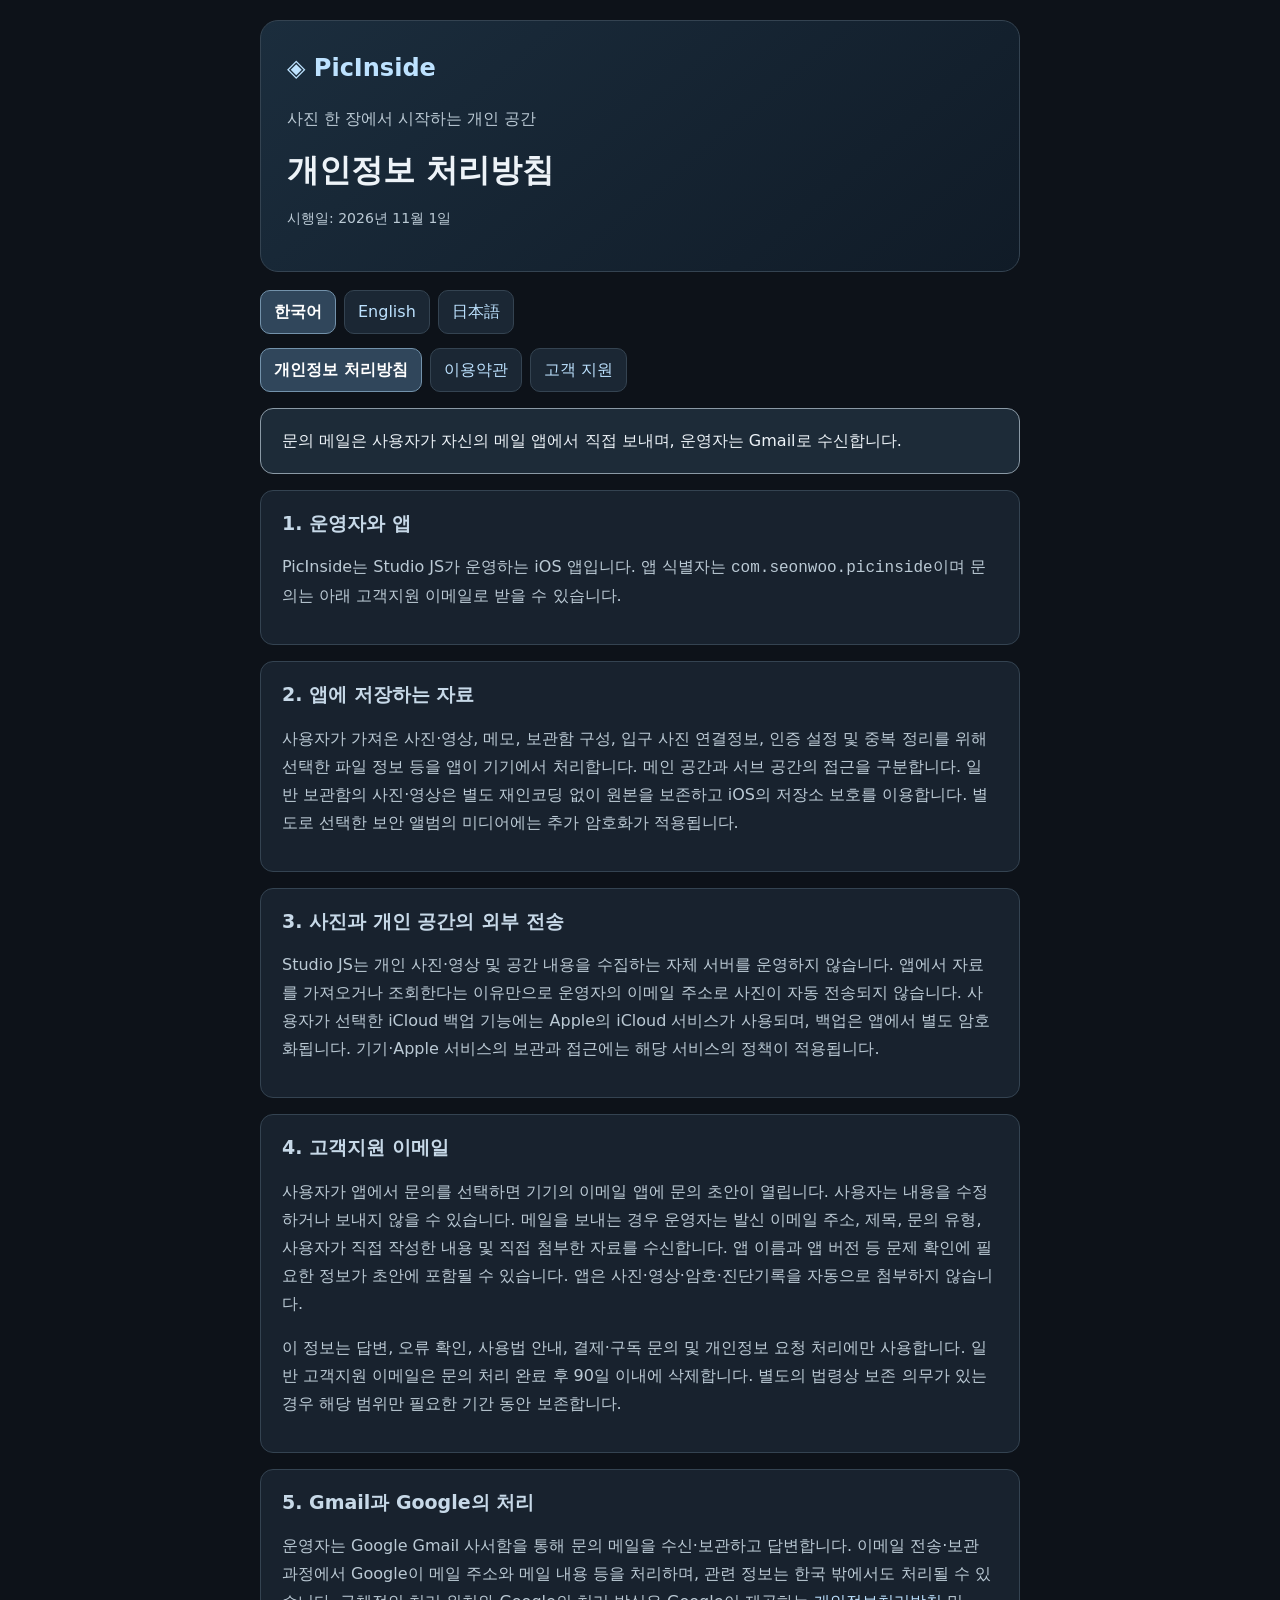
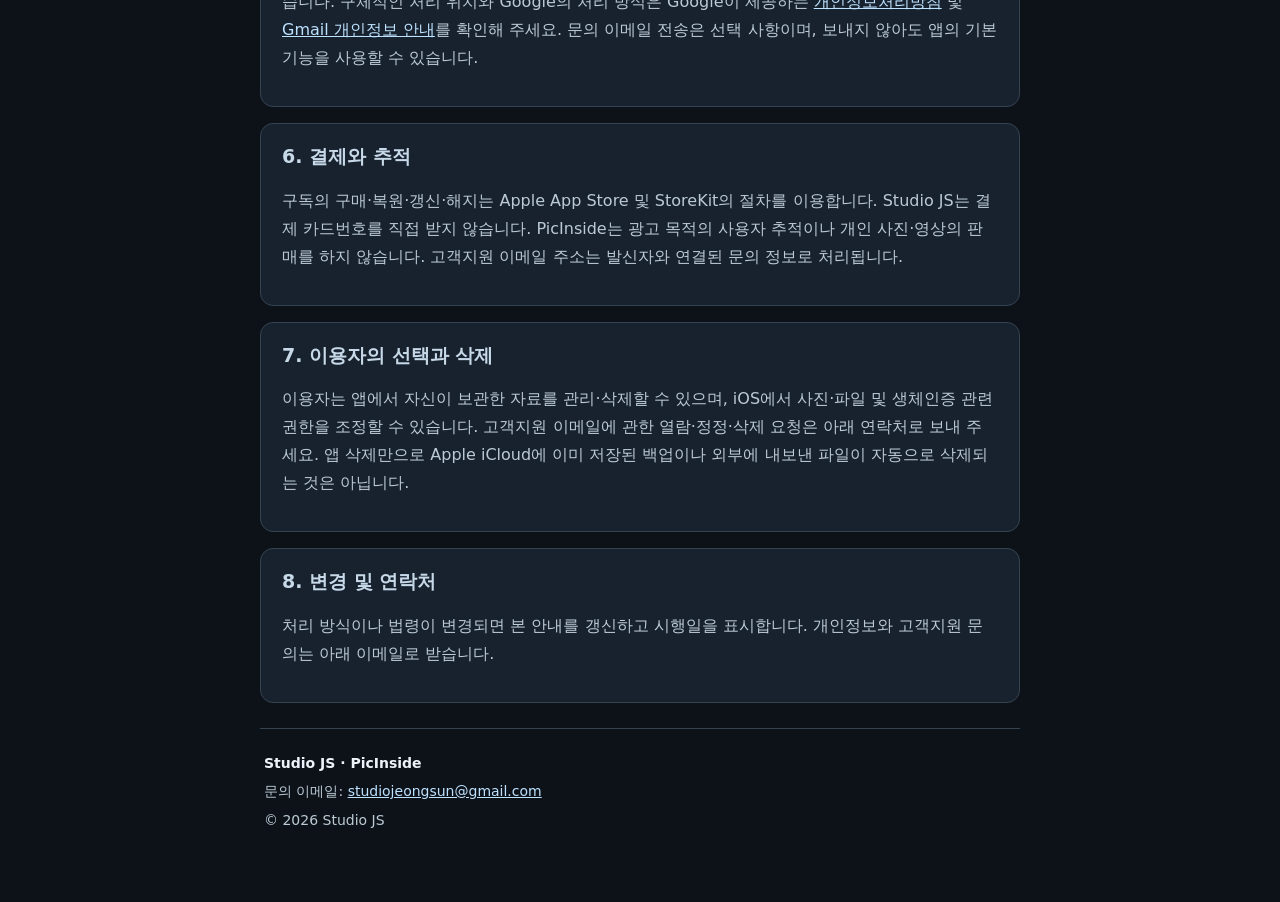
==== ko/privacy.html @ 8f080fc9 "Publish PicInside ko/privacy.html public policy page" ====
<!doctype html><html lang="ko"><head><meta charset="utf-8"><meta name="viewport" content="width=device-width,initial-scale=1"><meta name="theme-color" content="#151b24"><title>PicInside — 개인정보 처리방침</title><meta name="description" content="PicInside 개인정보 처리방침"><link rel="stylesheet" href="../styles.css"></head><body><main class="container"><header class="hero"><a class="brand" href="../index.html">◈ PicInside</a><p>사진 한 장에서 시작하는 개인 공간</p><h1>개인정보 처리방침</h1><p class="date">시행일: 2026년 11월 1일</p></header><nav class="languages" aria-label="다른 언어"><a href="../ko/privacy.html" lang="ko" aria-current="page">한국어</a><a href="../en/privacy.html" lang="en" >English</a><a href="../ja/privacy.html" lang="ja" >日本語</a></nav><nav class="sections"><a href="../ko/privacy.html" aria-current="page">개인정보 처리방침</a><a href="../ko/terms.html" >이용약관</a><a href="../ko/support.html" >고객 지원</a></nav><aside class="notice">문의 메일은 사용자가 자신의 메일 앱에서 직접 보내며, 운영자는 Gmail로 수신합니다.</aside><section><h2>1. 운영자와 앱</h2><p>PicInside는 Studio JS가 운영하는 iOS 앱입니다. 앱 식별자는 <code>com.seonwoo.picinside</code>이며 문의는 아래 고객지원 이메일로 받을 수 있습니다.</p></section>
<section><h2>2. 앱에 저장하는 자료</h2><p>사용자가 가져온 사진·영상, 메모, 보관함 구성, 입구 사진 연결정보, 인증 설정 및 중복 정리를 위해 선택한 파일 정보 등을 앱이 기기에서 처리합니다. 메인 공간과 서브 공간의 접근을 구분합니다. 일반 보관함의 사진·영상은 별도 재인코딩 없이 원본을 보존하고 iOS의 저장소 보호를 이용합니다. 별도로 선택한 보안 앨범의 미디어에는 추가 암호화가 적용됩니다.</p></section>
<section><h2>3. 사진과 개인 공간의 외부 전송</h2><p>Studio JS는 개인 사진·영상 및 공간 내용을 수집하는 자체 서버를 운영하지 않습니다. 앱에서 자료를 가져오거나 조회한다는 이유만으로 운영자의 이메일 주소로 사진이 자동 전송되지 않습니다. 사용자가 선택한 iCloud 백업 기능에는 Apple의 iCloud 서비스가 사용되며, 백업은 앱에서 별도 암호화됩니다. 기기·Apple 서비스의 보관과 접근에는 해당 서비스의 정책이 적용됩니다.</p></section>
<section><h2>4. 고객지원 이메일</h2><p>사용자가 앱에서 문의를 선택하면 기기의 이메일 앱에 문의 초안이 열립니다. 사용자는 내용을 수정하거나 보내지 않을 수 있습니다. 메일을 보내는 경우 운영자는 발신 이메일 주소, 제목, 문의 유형, 사용자가 직접 작성한 내용 및 직접 첨부한 자료를 수신합니다. 앱 이름과 앱 버전 등 문제 확인에 필요한 정보가 초안에 포함될 수 있습니다. 앱은 사진·영상·암호·진단기록을 자동으로 첨부하지 않습니다.</p><p>이 정보는 답변, 오류 확인, 사용법 안내, 결제·구독 문의 및 개인정보 요청 처리에만 사용합니다. 일반 고객지원 이메일은 문의 처리 완료 후 90일 이내에 삭제합니다. 별도의 법령상 보존 의무가 있는 경우 해당 범위만 필요한 기간 동안 보존합니다.</p></section>
<section><h2>5. Gmail과 Google의 처리</h2><p>운영자는 Google Gmail 사서함을 통해 문의 메일을 수신·보관하고 답변합니다. 이메일 전송·보관 과정에서 Google이 메일 주소와 메일 내용 등을 처리하며, 관련 정보는 한국 밖에서도 처리될 수 있습니다. 구체적인 처리 위치와 Google의 처리 방식은 Google이 제공하는 <a href='https://policies.google.com/privacy' rel='noopener noreferrer'>개인정보처리방침</a> 및 <a href='https://support.google.com/mail/answer/10434152' rel='noopener noreferrer'>Gmail 개인정보 안내</a>를 확인해 주세요. 문의 이메일 전송은 선택 사항이며, 보내지 않아도 앱의 기본 기능을 사용할 수 있습니다.</p></section>
<section><h2>6. 결제와 추적</h2><p>구독의 구매·복원·갱신·해지는 Apple App Store 및 StoreKit의 절차를 이용합니다. Studio JS는 결제 카드번호를 직접 받지 않습니다. PicInside는 광고 목적의 사용자 추적이나 개인 사진·영상의 판매를 하지 않습니다. 고객지원 이메일 주소는 발신자와 연결된 문의 정보로 처리됩니다.</p></section>
<section><h2>7. 이용자의 선택과 삭제</h2><p>이용자는 앱에서 자신이 보관한 자료를 관리·삭제할 수 있으며, iOS에서 사진·파일 및 생체인증 관련 권한을 조정할 수 있습니다. 고객지원 이메일에 관한 열람·정정·삭제 요청은 아래 연락처로 보내 주세요. 앱 삭제만으로 Apple iCloud에 이미 저장된 백업이나 외부에 내보낸 파일이 자동으로 삭제되는 것은 아닙니다.</p></section>
<section><h2>8. 변경 및 연락처</h2><p>처리 방식이나 법령이 변경되면 본 안내를 갱신하고 시행일을 표시합니다. 개인정보와 고객지원 문의는 아래 이메일로 받습니다.</p></section><footer><strong>Studio JS · PicInside</strong><p>문의 이메일: <a href="mailto:studiojeongsun@gmail.com">studiojeongsun@gmail.com</a></p><p>© 2026 Studio JS</p></footer></main></body></html>
---- styles.css ----
:root{color-scheme:dark;--bg:#0d1219;--panel:#18222e;--line:#344351;--txt:#edf3f8;--muted:#bbcad5;--accent:#c7d9e8}*{box-sizing:border-box}html{scroll-behavior:smooth}body{margin:0;background:var(--bg);color:var(--txt);font:16px/1.75 -apple-system,BlinkMacSystemFont,"Apple SD Gothic Neo","Hiragino Kaku Gothic ProN",system-ui,sans-serif;padding:20px}.container{width:min(100%,760px);margin:0 auto}.hero{background:linear-gradient(140deg,#1b2d3d,#101b27);border:1px solid var(--line);border-radius:18px;padding:26px;margin-bottom:18px}.brand{font-size:24px;font-weight:800;text-decoration:none}h1{font-size:clamp(24px,5vw,32px);line-height:1.35;margin:10px 0}h2{font-size:19px;color:var(--accent);line-height:1.5}p,li{color:var(--muted)}.date{font-size:14px}.languages,.sections,.home-links{display:flex;flex-wrap:wrap;gap:8px;margin:14px 0}.languages a,.sections a,.home-links a{display:inline-flex;align-items:center;min-height:44px;border:1px solid var(--line);border-radius:10px;padding:7px 13px;background:#1b2734;text-decoration:none}.languages [aria-current="page"],.sections [aria-current="page"]{background:#30465b;border-color:#7392ab;color:white;font-weight:700}.notice,section{border:1px solid var(--line);border-radius:13px;padding:18px 21px;margin:16px 0;background:var(--panel)}.notice{border-color:#8b9aa6;background:#1d2b38}section h2{margin-top:0}a{color:#bde2ff;overflow-wrap:anywhere}a:hover{text-decoration:underline}li{margin:5px 0}code{overflow-wrap:anywhere}footer{margin:25px 0;padding:22px 4px;border-top:1px solid var(--line);font-size:14px}footer p{margin:4px 0}@media(max-width:500px){body{padding:12px;font-size:15px}.hero,section{padding:17px}.home-links a{flex-grow:1}h2{font-size:18px}}@media(prefers-reduced-motion:reduce){html{scroll-behavior:auto}}
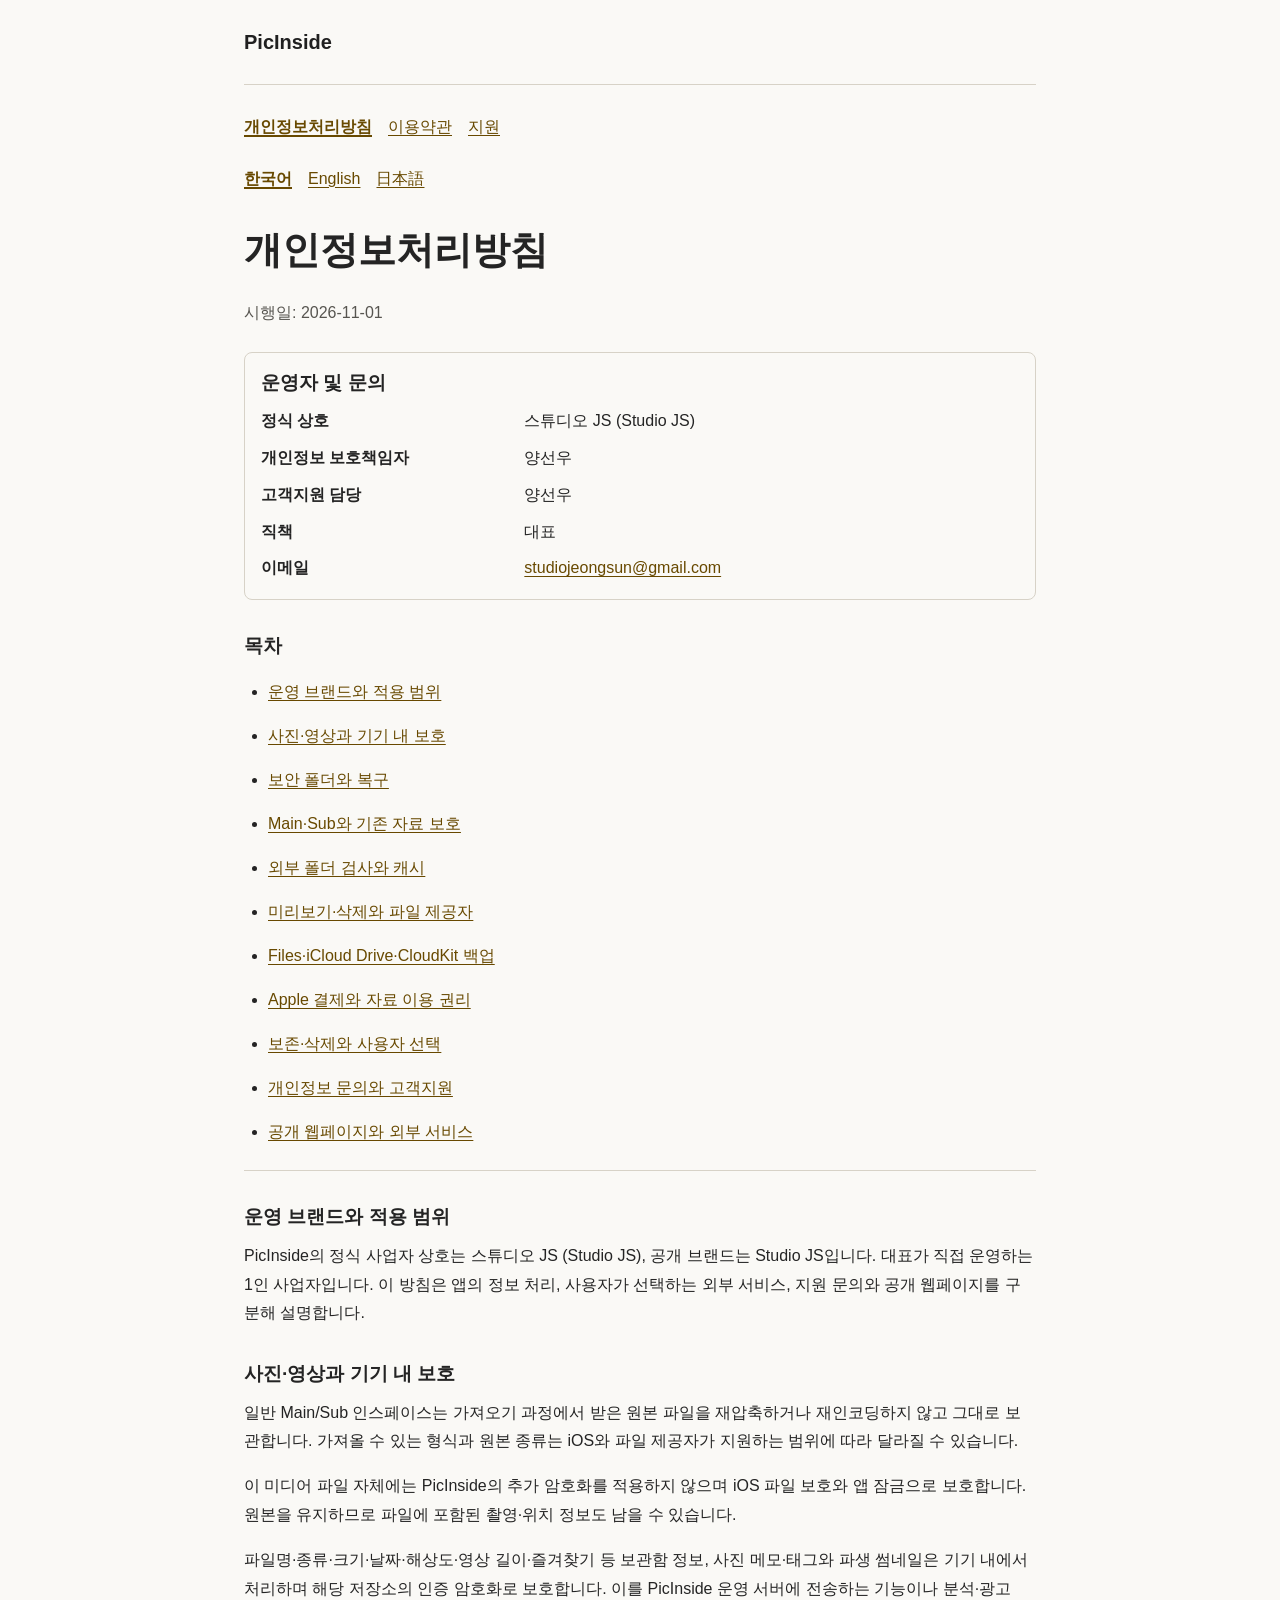
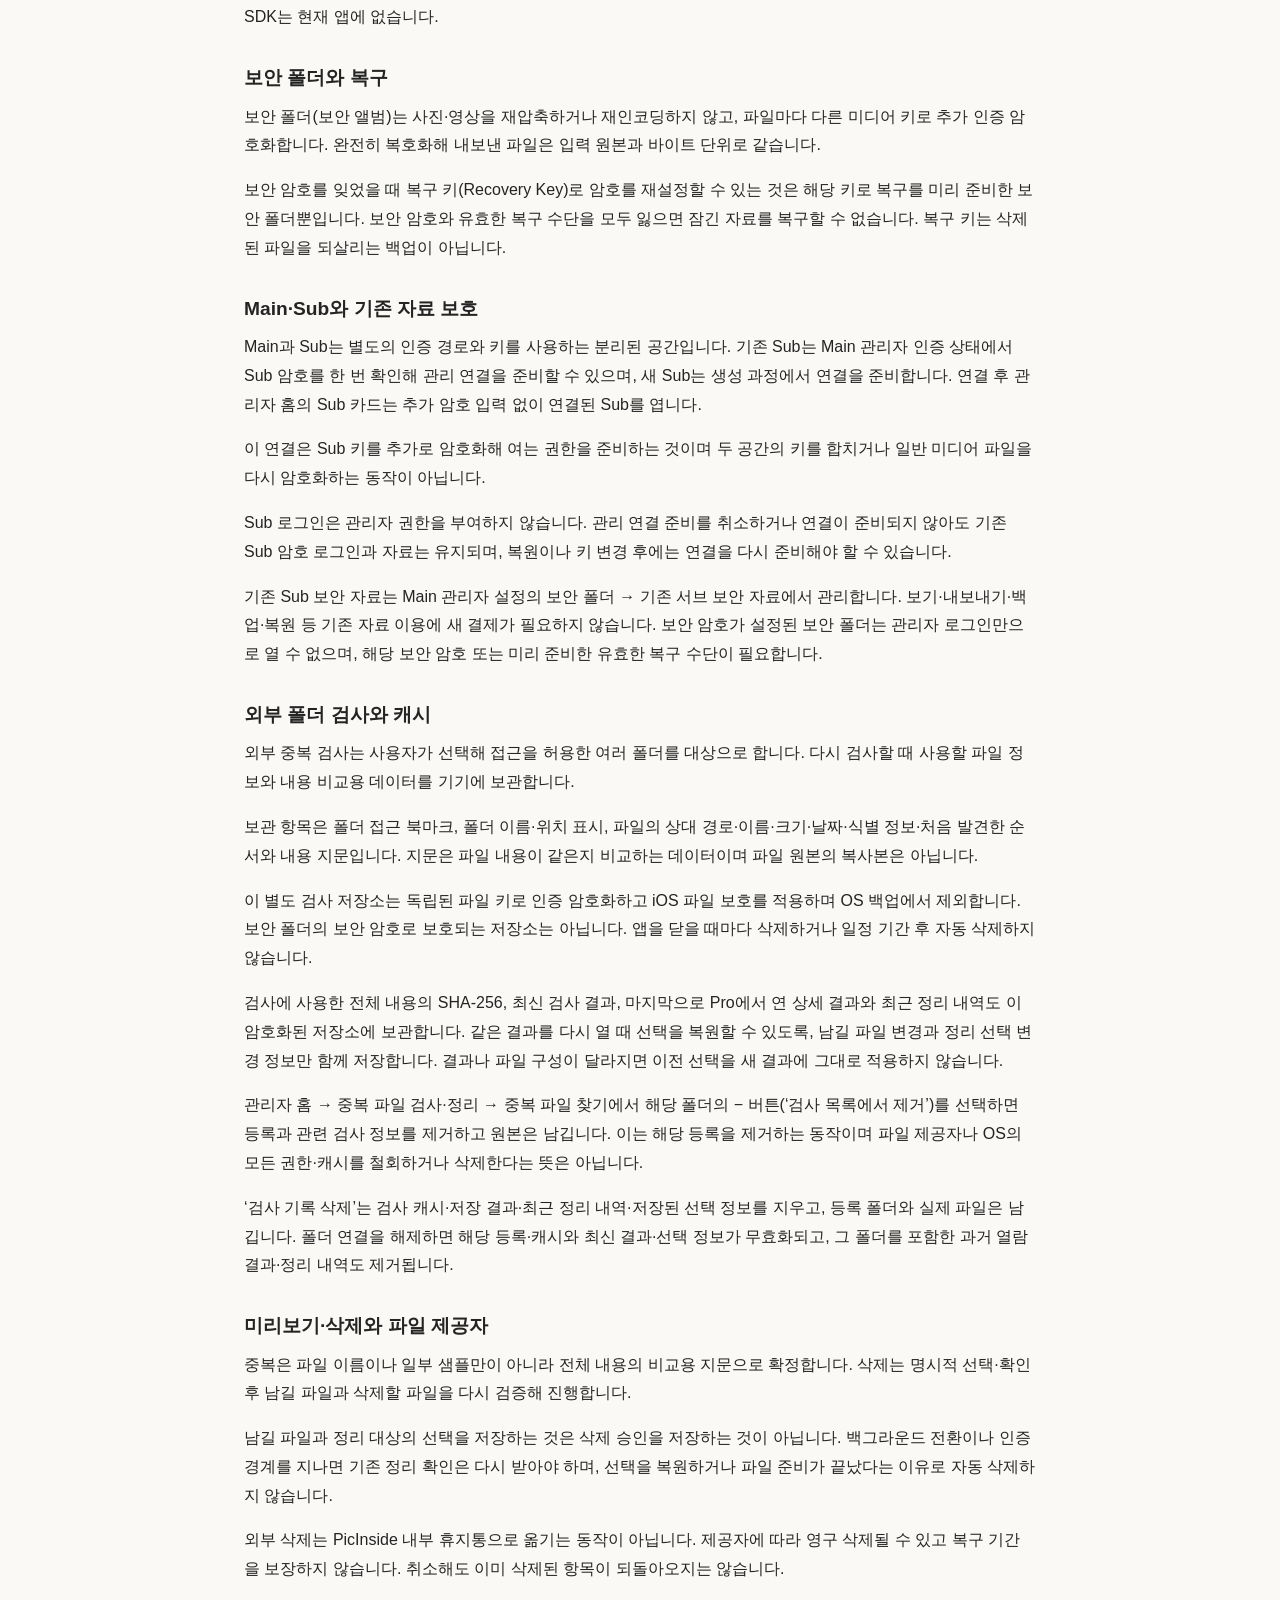
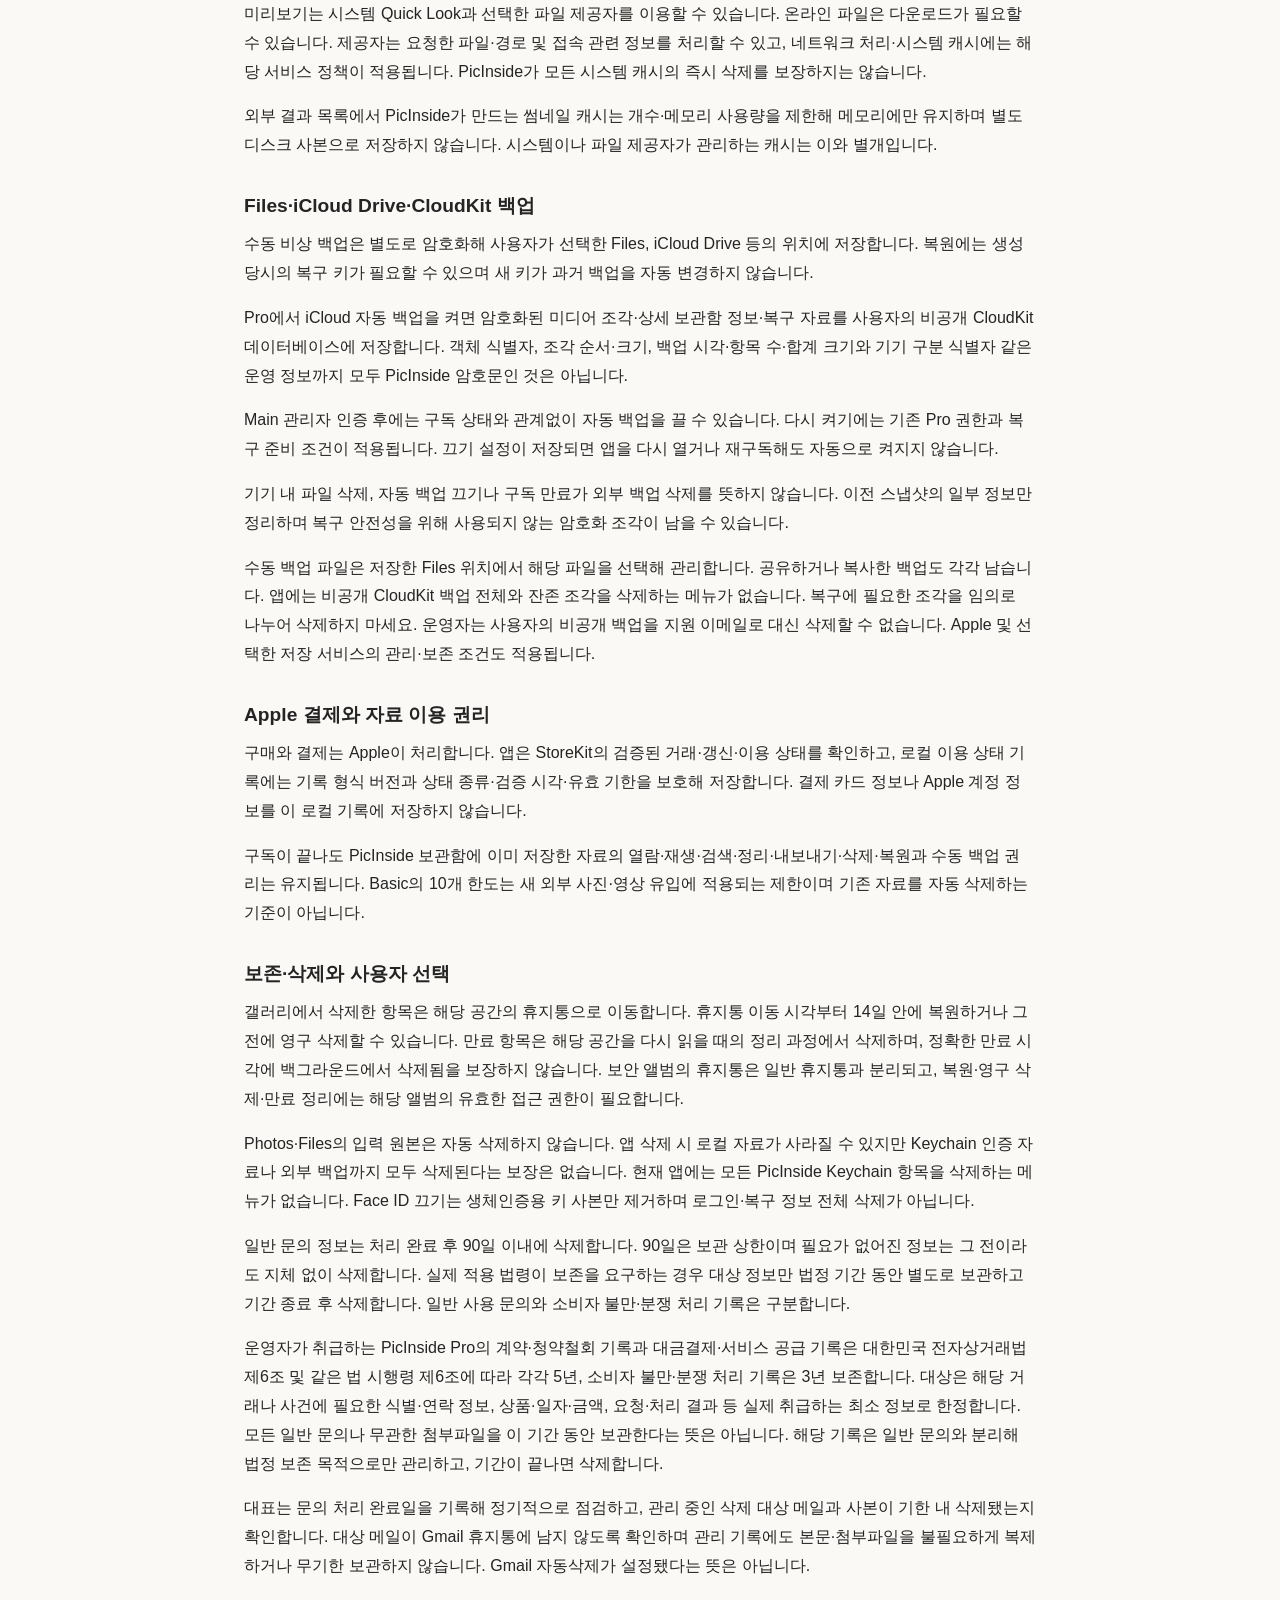
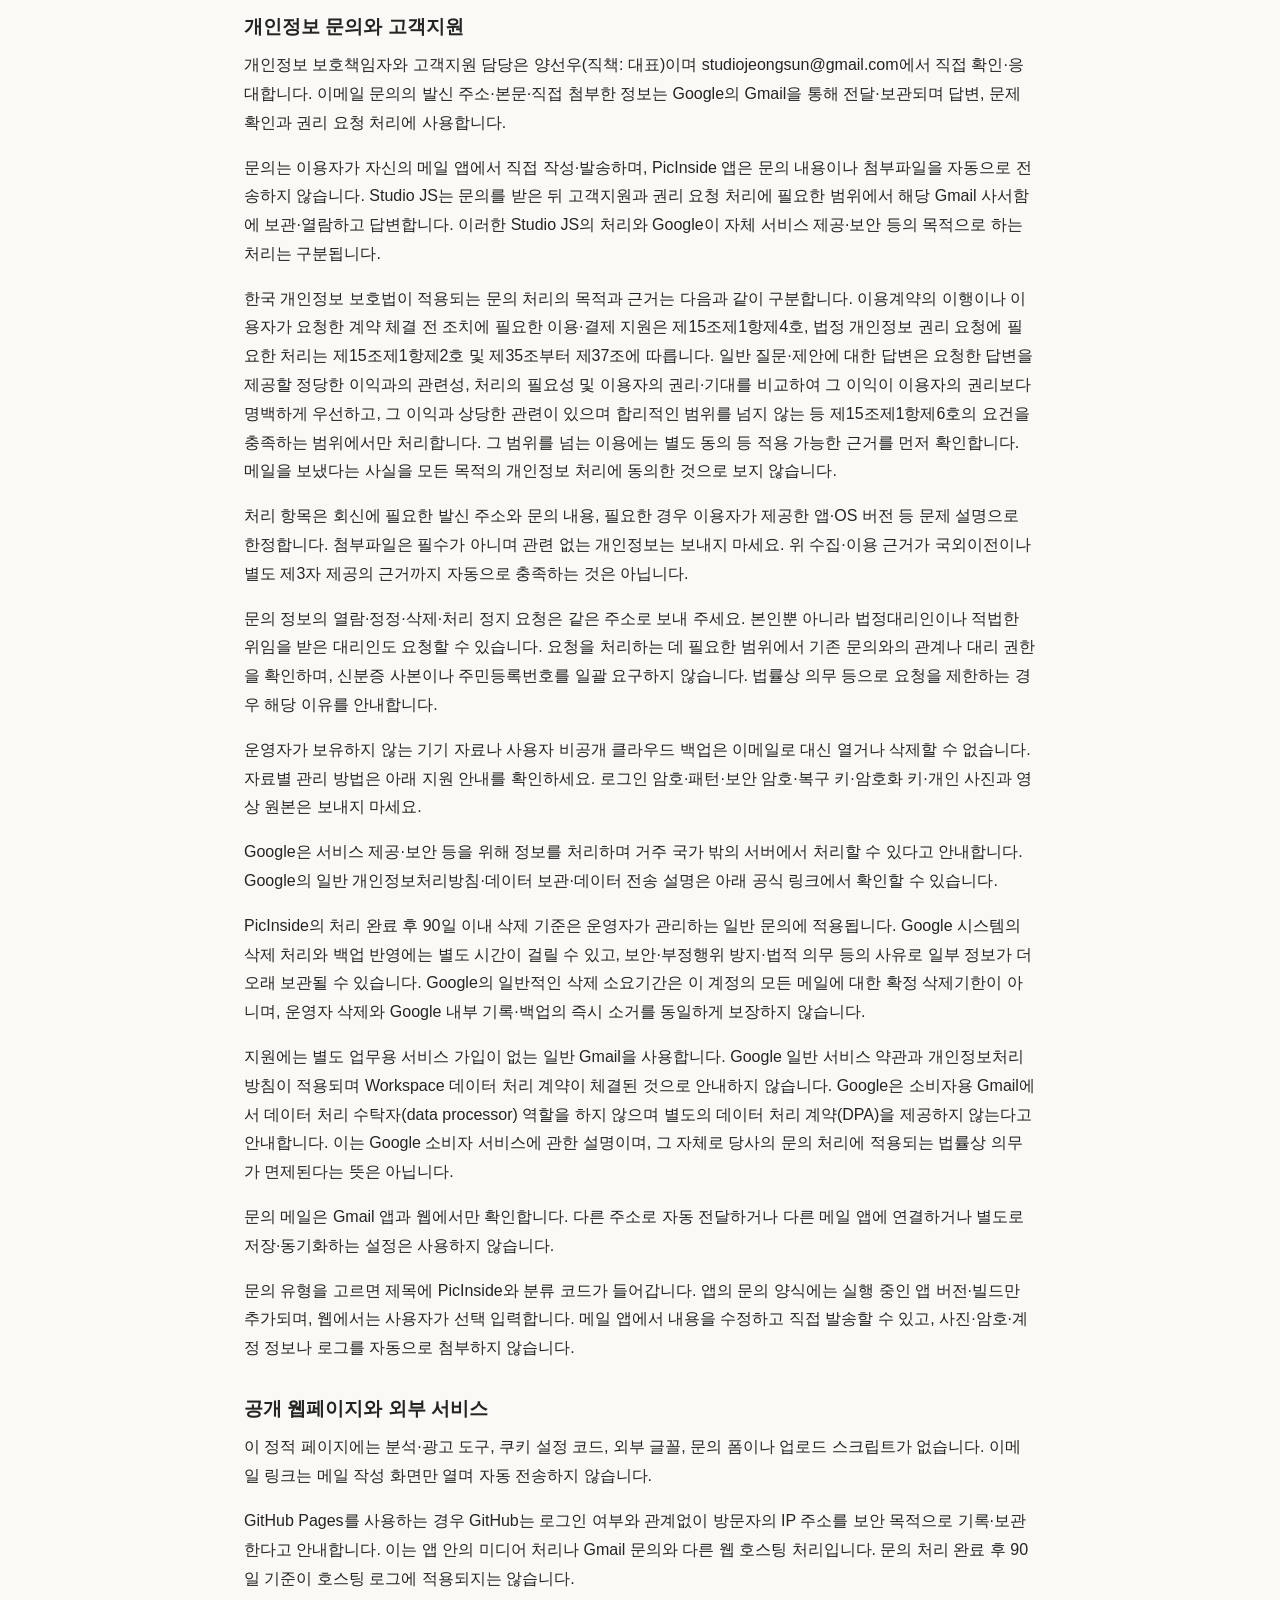
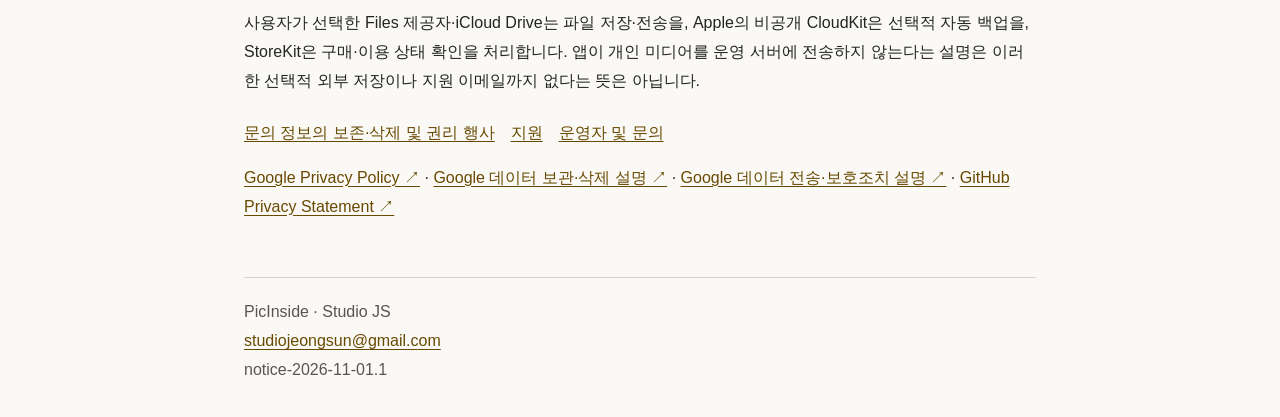
==== commit 771756de: "Publish approved PicInside KO EN JA privacy terms and support notices" ====
--- a/ko/privacy.html
+++ b/ko/privacy.html
@@ -1,8 +1,41 @@
-<!doctype html><html lang="ko"><head><meta charset="utf-8"><meta name="viewport" content="width=device-width,initial-scale=1"><meta name="theme-color" content="#151b24"><title>PicInside — 개인정보 처리방침</title><meta name="description" content="PicInside 개인정보 처리방침"><link rel="stylesheet" href="../styles.css"></head><body><main class="container"><header class="hero"><a class="brand" href="../index.html">◈ PicInside</a><p>사진 한 장에서 시작하는 개인 공간</p><h1>개인정보 처리방침</h1><p class="date">시행일: 2026년 11월 1일</p></header><nav class="languages" aria-label="다른 언어"><a href="../ko/privacy.html" lang="ko" aria-current="page">한국어</a><a href="../en/privacy.html" lang="en" >English</a><a href="../ja/privacy.html" lang="ja" >日本語</a></nav><nav class="sections"><a href="../ko/privacy.html" aria-current="page">개인정보 처리방침</a><a href="../ko/terms.html" >이용약관</a><a href="../ko/support.html" >고객 지원</a></nav><aside class="notice">문의 메일은 사용자가 자신의 메일 앱에서 직접 보내며, 운영자는 Gmail로 수신합니다.</aside><section><h2>1. 운영자와 앱</h2><p>PicInside는 Studio JS가 운영하는 iOS 앱입니다. 앱 식별자는 <code>com.seonwoo.picinside</code>이며 문의는 아래 고객지원 이메일로 받을 수 있습니다.</p></section>
-<section><h2>2. 앱에 저장하는 자료</h2><p>사용자가 가져온 사진·영상, 메모, 보관함 구성, 입구 사진 연결정보, 인증 설정 및 중복 정리를 위해 선택한 파일 정보 등을 앱이 기기에서 처리합니다. 메인 공간과 서브 공간의 접근을 구분합니다. 일반 보관함의 사진·영상은 별도 재인코딩 없이 원본을 보존하고 iOS의 저장소 보호를 이용합니다. 별도로 선택한 보안 앨범의 미디어에는 추가 암호화가 적용됩니다.</p></section>
-<section><h2>3. 사진과 개인 공간의 외부 전송</h2><p>Studio JS는 개인 사진·영상 및 공간 내용을 수집하는 자체 서버를 운영하지 않습니다. 앱에서 자료를 가져오거나 조회한다는 이유만으로 운영자의 이메일 주소로 사진이 자동 전송되지 않습니다. 사용자가 선택한 iCloud 백업 기능에는 Apple의 iCloud 서비스가 사용되며, 백업은 앱에서 별도 암호화됩니다. 기기·Apple 서비스의 보관과 접근에는 해당 서비스의 정책이 적용됩니다.</p></section>
-<section><h2>4. 고객지원 이메일</h2><p>사용자가 앱에서 문의를 선택하면 기기의 이메일 앱에 문의 초안이 열립니다. 사용자는 내용을 수정하거나 보내지 않을 수 있습니다. 메일을 보내는 경우 운영자는 발신 이메일 주소, 제목, 문의 유형, 사용자가 직접 작성한 내용 및 직접 첨부한 자료를 수신합니다. 앱 이름과 앱 버전 등 문제 확인에 필요한 정보가 초안에 포함될 수 있습니다. 앱은 사진·영상·암호·진단기록을 자동으로 첨부하지 않습니다.</p><p>이 정보는 답변, 오류 확인, 사용법 안내, 결제·구독 문의 및 개인정보 요청 처리에만 사용합니다. 일반 고객지원 이메일은 문의 처리 완료 후 90일 이내에 삭제합니다. 별도의 법령상 보존 의무가 있는 경우 해당 범위만 필요한 기간 동안 보존합니다.</p></section>
-<section><h2>5. Gmail과 Google의 처리</h2><p>운영자는 Google Gmail 사서함을 통해 문의 메일을 수신·보관하고 답변합니다. 이메일 전송·보관 과정에서 Google이 메일 주소와 메일 내용 등을 처리하며, 관련 정보는 한국 밖에서도 처리될 수 있습니다. 구체적인 처리 위치와 Google의 처리 방식은 Google이 제공하는 <a href='https://policies.google.com/privacy' rel='noopener noreferrer'>개인정보처리방침</a> 및 <a href='https://support.google.com/mail/answer/10434152' rel='noopener noreferrer'>Gmail 개인정보 안내</a>를 확인해 주세요. 문의 이메일 전송은 선택 사항이며, 보내지 않아도 앱의 기본 기능을 사용할 수 있습니다.</p></section>
-<section><h2>6. 결제와 추적</h2><p>구독의 구매·복원·갱신·해지는 Apple App Store 및 StoreKit의 절차를 이용합니다. Studio JS는 결제 카드번호를 직접 받지 않습니다. PicInside는 광고 목적의 사용자 추적이나 개인 사진·영상의 판매를 하지 않습니다. 고객지원 이메일 주소는 발신자와 연결된 문의 정보로 처리됩니다.</p></section>
-<section><h2>7. 이용자의 선택과 삭제</h2><p>이용자는 앱에서 자신이 보관한 자료를 관리·삭제할 수 있으며, iOS에서 사진·파일 및 생체인증 관련 권한을 조정할 수 있습니다. 고객지원 이메일에 관한 열람·정정·삭제 요청은 아래 연락처로 보내 주세요. 앱 삭제만으로 Apple iCloud에 이미 저장된 백업이나 외부에 내보낸 파일이 자동으로 삭제되는 것은 아닙니다.</p></section>
-<section><h2>8. 변경 및 연락처</h2><p>처리 방식이나 법령이 변경되면 본 안내를 갱신하고 시행일을 표시합니다. 개인정보와 고객지원 문의는 아래 이메일로 받습니다.</p></section><footer><strong>Studio JS · PicInside</strong><p>문의 이메일: <a href="mailto:studiojeongsun@gmail.com">studiojeongsun@gmail.com</a></p><p>© 2026 Studio JS</p></footer></main></body></html>
+<!doctype html>
+<html lang="ko">
+<head>
+<meta charset="utf-8">
+<meta name="viewport" content="width=device-width, initial-scale=1">
+<meta name="robots" content="noindex, nofollow">
+<meta name="referrer" content="no-referrer">
+<meta http-equiv="Content-Security-Policy" content="default-src 'none'; style-src 'self'; base-uri 'none'; form-action 'none'">
+<title>개인정보처리방침 · PicInside</title>
+<link rel="stylesheet" href="../styles.css">
+</head>
+<body>
+<header><a class="brand" href="../index.html">PicInside</a></header>
+<main><nav aria-label="PicInside"><a href="privacy.html" aria-current="page">개인정보처리방침</a><a href="terms.html">이용약관</a><a href="support.html">지원</a></nav><nav aria-label="언어 선택"><a href="../ko/privacy.html" lang="ko" hreflang="ko" aria-current="true">한국어</a><a href="../en/privacy.html" lang="en" hreflang="en">English</a><a href="../ja/privacy.html" lang="ja" hreflang="ja">日本語</a></nav><h1>개인정보처리방침</h1><p class="date">시행일: 2026-11-01</p><section class="contact-card"><h2>운영자 및 문의</h2><dl><dt>정식 상호</dt><dd>스튜디오 JS (Studio JS)</dd><dt>개인정보 보호책임자</dt><dd>양선우</dd><dt>고객지원 담당</dt><dd>양선우</dd><dt>직책</dt><dd>대표</dd><dt>이메일</dt><dd><a href="mailto:studiojeongsun@gmail.com">studiojeongsun@gmail.com</a></dd></dl></section><nav class="toc" aria-label="목차"><h2>목차</h2><ul><li><a href="#scope">운영 브랜드와 적용 범위</a></li><li><a href="#local">사진·영상과 기기 내 보호</a></li><li><a href="#secure">보안 폴더와 복구</a></li><li><a href="#compatibility">Main·Sub와 기존 자료 보호</a></li><li><a href="#folders">외부 폴더 검사와 캐시</a></li><li><a href="#preview">미리보기·삭제와 파일 제공자</a></li><li><a href="#backup">Files·iCloud Drive·CloudKit 백업</a></li><li><a href="#billing">Apple 결제와 자료 이용 권리</a></li><li><a href="#retention">보존·삭제와 사용자 선택</a></li><li><a href="#contact">개인정보 문의와 고객지원</a></li><li><a href="#website">공개 웹페이지와 외부 서비스</a></li></ul></nav>
+<section id="scope"><h2>운영 브랜드와 적용 범위</h2><p>PicInside의 정식 사업자 상호는 스튜디오 JS (Studio JS), 공개 브랜드는 Studio JS입니다. 대표가 직접 운영하는 1인 사업자입니다. 이 방침은 앱의 정보 처리, 사용자가 선택하는 외부 서비스, 지원 문의와 공개 웹페이지를 구분해 설명합니다.</p></section>
+
+<section id="local"><h2>사진·영상과 기기 내 보호</h2><p>일반 Main/Sub 인스페이스는 가져오기 과정에서 받은 원본 파일을 재압축하거나 재인코딩하지 않고 그대로 보관합니다. 가져올 수 있는 형식과 원본 종류는 iOS와 파일 제공자가 지원하는 범위에 따라 달라질 수 있습니다.</p><p>이 미디어 파일 자체에는 PicInside의 추가 암호화를 적용하지 않으며 iOS 파일 보호와 앱 잠금으로 보호합니다. 원본을 유지하므로 파일에 포함된 촬영·위치 정보도 남을 수 있습니다.</p><p>파일명·종류·크기·날짜·해상도·영상 길이·즐겨찾기 등 보관함 정보, 사진 메모·태그와 파생 썸네일은 기기 내에서 처리하며 해당 저장소의 인증 암호화로 보호합니다. 이를 PicInside 운영 서버에 전송하는 기능이나 분석·광고 SDK는 현재 앱에 없습니다.</p></section>
+
+<section id="secure"><h2>보안 폴더와 복구</h2><p>보안 폴더(보안 앨범)는 사진·영상을 재압축하거나 재인코딩하지 않고, 파일마다 다른 미디어 키로 추가 인증 암호화합니다. 완전히 복호화해 내보낸 파일은 입력 원본과 바이트 단위로 같습니다.</p><p>보안 암호를 잊었을 때 복구 키(Recovery Key)로 암호를 재설정할 수 있는 것은 해당 키로 복구를 미리 준비한 보안 폴더뿐입니다. 보안 암호와 유효한 복구 수단을 모두 잃으면 잠긴 자료를 복구할 수 없습니다. 복구 키는 삭제된 파일을 되살리는 백업이 아닙니다.</p></section>
+
+<section id="compatibility"><h2>Main·Sub와 기존 자료 보호</h2><p>Main과 Sub는 별도의 인증 경로와 키를 사용하는 분리된 공간입니다. 기존 Sub는 Main 관리자 인증 상태에서 Sub 암호를 한 번 확인해 관리 연결을 준비할 수 있으며, 새 Sub는 생성 과정에서 연결을 준비합니다. 연결 후 관리자 홈의 Sub 카드는 추가 암호 입력 없이 연결된 Sub를 엽니다.</p><p>이 연결은 Sub 키를 추가로 암호화해 여는 권한을 준비하는 것이며 두 공간의 키를 합치거나 일반 미디어 파일을 다시 암호화하는 동작이 아닙니다.</p><p>Sub 로그인은 관리자 권한을 부여하지 않습니다. 관리 연결 준비를 취소하거나 연결이 준비되지 않아도 기존 Sub 암호 로그인과 자료는 유지되며, 복원이나 키 변경 후에는 연결을 다시 준비해야 할 수 있습니다.</p><p>기존 Sub 보안 자료는 Main 관리자 설정의 보안 폴더 → 기존 서브 보안 자료에서 관리합니다. 보기·내보내기·백업·복원 등 기존 자료 이용에 새 결제가 필요하지 않습니다. 보안 암호가 설정된 보안 폴더는 관리자 로그인만으로 열 수 없으며, 해당 보안 암호 또는 미리 준비한 유효한 복구 수단이 필요합니다.</p></section>
+
+<section id="folders"><h2>외부 폴더 검사와 캐시</h2><p>외부 중복 검사는 사용자가 선택해 접근을 허용한 여러 폴더를 대상으로 합니다. 다시 검사할 때 사용할 파일 정보와 내용 비교용 데이터를 기기에 보관합니다.</p><p>보관 항목은 폴더 접근 북마크, 폴더 이름·위치 표시, 파일의 상대 경로·이름·크기·날짜·식별 정보·처음 발견한 순서와 내용 지문입니다. 지문은 파일 내용이 같은지 비교하는 데이터이며 파일 원본의 복사본은 아닙니다.</p><p>이 별도 검사 저장소는 독립된 파일 키로 인증 암호화하고 iOS 파일 보호를 적용하며 OS 백업에서 제외합니다. 보안 폴더의 보안 암호로 보호되는 저장소는 아닙니다. 앱을 닫을 때마다 삭제하거나 일정 기간 후 자동 삭제하지 않습니다.</p><p>검사에 사용한 전체 내용의 SHA-256, 최신 검사 결과, 마지막으로 Pro에서 연 상세 결과와 최근 정리 내역도 이 암호화된 저장소에 보관합니다. 같은 결과를 다시 열 때 선택을 복원할 수 있도록, 남길 파일 변경과 정리 선택 변경 정보만 함께 저장합니다. 결과나 파일 구성이 달라지면 이전 선택을 새 결과에 그대로 적용하지 않습니다.</p><p>관리자 홈 → 중복 파일 검사·정리 → 중복 파일 찾기에서 해당 폴더의 − 버튼(‘검사 목록에서 제거’)를 선택하면 등록과 관련 검사 정보를 제거하고 원본은 남깁니다. 이는 해당 등록을 제거하는 동작이며 파일 제공자나 OS의 모든 권한·캐시를 철회하거나 삭제한다는 뜻은 아닙니다.</p><p>‘검사 기록 삭제’는 검사 캐시·저장 결과·최근 정리 내역·저장된 선택 정보를 지우고, 등록 폴더와 실제 파일은 남깁니다. 폴더 연결을 해제하면 해당 등록·캐시와 최신 결과·선택 정보가 무효화되고, 그 폴더를 포함한 과거 열람 결과·정리 내역도 제거됩니다.</p></section>
+
+<section id="preview"><h2>미리보기·삭제와 파일 제공자</h2><p>중복은 파일 이름이나 일부 샘플만이 아니라 전체 내용의 비교용 지문으로 확정합니다. 삭제는 명시적 선택·확인 후 남길 파일과 삭제할 파일을 다시 검증해 진행합니다.</p><p>남길 파일과 정리 대상의 선택을 저장하는 것은 삭제 승인을 저장하는 것이 아닙니다. 백그라운드 전환이나 인증 경계를 지나면 기존 정리 확인은 다시 받아야 하며, 선택을 복원하거나 파일 준비가 끝났다는 이유로 자동 삭제하지 않습니다.</p><p>외부 삭제는 PicInside 내부 휴지통으로 옮기는 동작이 아닙니다. 제공자에 따라 영구 삭제될 수 있고 복구 기간을 보장하지 않습니다. 취소해도 이미 삭제된 항목이 되돌아오지는 않습니다.</p><p>미리보기는 시스템 Quick Look과 선택한 파일 제공자를 이용할 수 있습니다. 온라인 파일은 다운로드가 필요할 수 있습니다. 제공자는 요청한 파일·경로 및 접속 관련 정보를 처리할 수 있고, 네트워크 처리·시스템 캐시에는 해당 서비스 정책이 적용됩니다. PicInside가 모든 시스템 캐시의 즉시 삭제를 보장하지는 않습니다.</p><p>외부 결과 목록에서 PicInside가 만드는 썸네일 캐시는 개수·메모리 사용량을 제한해 메모리에만 유지하며 별도 디스크 사본으로 저장하지 않습니다. 시스템이나 파일 제공자가 관리하는 캐시는 이와 별개입니다.</p></section>
+
+<section id="backup"><h2>Files·iCloud Drive·CloudKit 백업</h2><p>수동 비상 백업은 별도로 암호화해 사용자가 선택한 Files, iCloud Drive 등의 위치에 저장합니다. 복원에는 생성 당시의 복구 키가 필요할 수 있으며 새 키가 과거 백업을 자동 변경하지 않습니다.</p><p>Pro에서 iCloud 자동 백업을 켜면 암호화된 미디어 조각·상세 보관함 정보·복구 자료를 사용자의 비공개 CloudKit 데이터베이스에 저장합니다. 객체 식별자, 조각 순서·크기, 백업 시각·항목 수·합계 크기와 기기 구분 식별자 같은 운영 정보까지 모두 PicInside 암호문인 것은 아닙니다.</p><p>Main 관리자 인증 후에는 구독 상태와 관계없이 자동 백업을 끌 수 있습니다. 다시 켜기에는 기존 Pro 권한과 복구 준비 조건이 적용됩니다. 끄기 설정이 저장되면 앱을 다시 열거나 재구독해도 자동으로 켜지지 않습니다.</p><p>기기 내 파일 삭제, 자동 백업 끄기나 구독 만료가 외부 백업 삭제를 뜻하지 않습니다. 이전 스냅샷의 일부 정보만 정리하며 복구 안전성을 위해 사용되지 않는 암호화 조각이 남을 수 있습니다.</p><p>수동 백업 파일은 저장한 Files 위치에서 해당 파일을 선택해 관리합니다. 공유하거나 복사한 백업도 각각 남습니다. 앱에는 비공개 CloudKit 백업 전체와 잔존 조각을 삭제하는 메뉴가 없습니다. 복구에 필요한 조각을 임의로 나누어 삭제하지 마세요. 운영자는 사용자의 비공개 백업을 지원 이메일로 대신 삭제할 수 없습니다. Apple 및 선택한 저장 서비스의 관리·보존 조건도 적용됩니다.</p></section>
+
+<section id="billing"><h2>Apple 결제와 자료 이용 권리</h2><p>구매와 결제는 Apple이 처리합니다. 앱은 StoreKit의 검증된 거래·갱신·이용 상태를 확인하고, 로컬 이용 상태 기록에는 기록 형식 버전과 상태 종류·검증 시각·유효 기한을 보호해 저장합니다. 결제 카드 정보나 Apple 계정 정보를 이 로컬 기록에 저장하지 않습니다. </p><p>구독이 끝나도 PicInside 보관함에 이미 저장한 자료의 열람·재생·검색·정리·내보내기·삭제·복원과 수동 백업 권리는 유지됩니다. Basic의 10개 한도는 새 외부 사진·영상 유입에 적용되는 제한이며 기존 자료를 자동 삭제하는 기준이 아닙니다.</p></section>
+
+<section id="retention"><h2>보존·삭제와 사용자 선택</h2><p>갤러리에서 삭제한 항목은 해당 공간의 휴지통으로 이동합니다. 휴지통 이동 시각부터 14일 안에 복원하거나 그 전에 영구 삭제할 수 있습니다. 만료 항목은 해당 공간을 다시 읽을 때의 정리 과정에서 삭제하며, 정확한 만료 시각에 백그라운드에서 삭제됨을 보장하지 않습니다. 보안 앨범의 휴지통은 일반 휴지통과 분리되고, 복원·영구 삭제·만료 정리에는 해당 앨범의 유효한 접근 권한이 필요합니다.</p><p>Photos·Files의 입력 원본은 자동 삭제하지 않습니다. 앱 삭제 시 로컬 자료가 사라질 수 있지만 Keychain 인증 자료나 외부 백업까지 모두 삭제된다는 보장은 없습니다. 현재 앱에는 모든 PicInside Keychain 항목을 삭제하는 메뉴가 없습니다. Face ID 끄기는 생체인증용 키 사본만 제거하며 로그인·복구 정보 전체 삭제가 아닙니다.</p><p>일반 문의 정보는 처리 완료 후 90일 이내에 삭제합니다. 90일은 보관 상한이며 필요가 없어진 정보는 그 전이라도 지체 없이 삭제합니다. 실제 적용 법령이 보존을 요구하는 경우 대상 정보만 법정 기간 동안 별도로 보관하고 기간 종료 후 삭제합니다. 일반 사용 문의와 소비자 불만·분쟁 처리 기록은 구분합니다.</p><p>운영자가 취급하는 PicInside Pro의 계약·청약철회 기록과 대금결제·서비스 공급 기록은 대한민국 전자상거래법 제6조 및 같은 법 시행령 제6조에 따라 각각 5년, 소비자 불만·분쟁 처리 기록은 3년 보존합니다. 대상은 해당 거래나 사건에 필요한 식별·연락 정보, 상품·일자·금액, 요청·처리 결과 등 실제 취급하는 최소 정보로 한정합니다. 모든 일반 문의나 무관한 첨부파일을 이 기간 동안 보관한다는 뜻은 아닙니다. 해당 기록은 일반 문의와 분리해 법정 보존 목적으로만 관리하고, 기간이 끝나면 삭제합니다.</p><p>대표는 문의 처리 완료일을 기록해 정기적으로 점검하고, 관리 중인 삭제 대상 메일과 사본이 기한 내 삭제됐는지 확인합니다. 대상 메일이 Gmail 휴지통에 남지 않도록 확인하며 관리 기록에도 본문·첨부파일을 불필요하게 복제하거나 무기한 보관하지 않습니다. Gmail 자동삭제가 설정됐다는 뜻은 아닙니다.</p></section>
+
+<section id="contact"><h2>개인정보 문의와 고객지원</h2><p>개인정보 보호책임자와 고객지원 담당은 양선우(직책: 대표)이며 studiojeongsun@gmail.com에서 직접 확인·응대합니다. 이메일 문의의 발신 주소·본문·직접 첨부한 정보는 Google의 Gmail을 통해 전달·보관되며 답변, 문제 확인과 권리 요청 처리에 사용합니다.</p><p>문의는 이용자가 자신의 메일 앱에서 직접 작성·발송하며, PicInside 앱은 문의 내용이나 첨부파일을 자동으로 전송하지 않습니다. Studio JS는 문의를 받은 뒤 고객지원과 권리 요청 처리에 필요한 범위에서 해당 Gmail 사서함에 보관·열람하고 답변합니다. 이러한 Studio JS의 처리와 Google이 자체 서비스 제공·보안 등의 목적으로 하는 처리는 구분됩니다.</p><p>한국 개인정보 보호법이 적용되는 문의 처리의 목적과 근거는 다음과 같이 구분합니다. 이용계약의 이행이나 이용자가 요청한 계약 체결 전 조치에 필요한 이용·결제 지원은 제15조제1항제4호, 법정 개인정보 권리 요청에 필요한 처리는 제15조제1항제2호 및 제35조부터 제37조에 따릅니다. 일반 질문·제안에 대한 답변은 요청한 답변을 제공할 정당한 이익과의 관련성, 처리의 필요성 및 이용자의 권리·기대를 비교하여 그 이익이 이용자의 권리보다 명백하게 우선하고, 그 이익과 상당한 관련이 있으며 합리적인 범위를 넘지 않는 등 제15조제1항제6호의 요건을 충족하는 범위에서만 처리합니다. 그 범위를 넘는 이용에는 별도 동의 등 적용 가능한 근거를 먼저 확인합니다. 메일을 보냈다는 사실을 모든 목적의 개인정보 처리에 동의한 것으로 보지 않습니다.</p><p>처리 항목은 회신에 필요한 발신 주소와 문의 내용, 필요한 경우 이용자가 제공한 앱·OS 버전 등 문제 설명으로 한정합니다. 첨부파일은 필수가 아니며 관련 없는 개인정보는 보내지 마세요. 위 수집·이용 근거가 국외이전이나 별도 제3자 제공의 근거까지 자동으로 충족하는 것은 아닙니다.</p><p>문의 정보의 열람·정정·삭제·처리 정지 요청은 같은 주소로 보내 주세요. 본인뿐 아니라 법정대리인이나 적법한 위임을 받은 대리인도 요청할 수 있습니다. 요청을 처리하는 데 필요한 범위에서 기존 문의와의 관계나 대리 권한을 확인하며, 신분증 사본이나 주민등록번호를 일괄 요구하지 않습니다. 법률상 의무 등으로 요청을 제한하는 경우 해당 이유를 안내합니다.</p><p>운영자가 보유하지 않는 기기 자료나 사용자 비공개 클라우드 백업은 이메일로 대신 열거나 삭제할 수 없습니다. 자료별 관리 방법은 아래 지원 안내를 확인하세요. 로그인 암호·패턴·보안 암호·복구 키·암호화 키·개인 사진과 영상 원본은 보내지 마세요.</p><p>Google은 서비스 제공·보안 등을 위해 정보를 처리하며 거주 국가 밖의 서버에서 처리할 수 있다고 안내합니다. Google의 일반 개인정보처리방침·데이터 보관·데이터 전송 설명은 아래 공식 링크에서 확인할 수 있습니다.</p><p>PicInside의 처리 완료 후 90일 이내 삭제 기준은 운영자가 관리하는 일반 문의에 적용됩니다. Google 시스템의 삭제 처리와 백업 반영에는 별도 시간이 걸릴 수 있고, 보안·부정행위 방지·법적 의무 등의 사유로 일부 정보가 더 오래 보관될 수 있습니다. Google의 일반적인 삭제 소요기간은 이 계정의 모든 메일에 대한 확정 삭제기한이 아니며, 운영자 삭제와 Google 내부 기록·백업의 즉시 소거를 동일하게 보장하지 않습니다.</p><p>지원에는 별도 업무용 서비스 가입이 없는 일반 Gmail을 사용합니다. Google 일반 서비스 약관과 개인정보처리방침이 적용되며 Workspace 데이터 처리 계약이 체결된 것으로 안내하지 않습니다. Google은 소비자용 Gmail에서 데이터 처리 수탁자(data processor) 역할을 하지 않으며 별도의 데이터 처리 계약(DPA)을 제공하지 않는다고 안내합니다. 이는 Google 소비자 서비스에 관한 설명이며, 그 자체로 당사의 문의 처리에 적용되는 법률상 의무가 면제된다는 뜻은 아닙니다.</p><p>문의 메일은 Gmail 앱과 웹에서만 확인합니다. 다른 주소로 자동 전달하거나 다른 메일 앱에 연결하거나 별도로 저장·동기화하는 설정은 사용하지 않습니다.</p><p>문의 유형을 고르면 제목에 PicInside와 분류 코드가 들어갑니다. 앱의 문의 양식에는 실행 중인 앱 버전·빌드만 추가되며, 웹에서는 사용자가 선택 입력합니다. 메일 앱에서 내용을 수정하고 직접 발송할 수 있고, 사진·암호·계정 정보나 로그를 자동으로 첨부하지 않습니다.</p></section>
+
+<section id="website"><h2>공개 웹페이지와 외부 서비스</h2><p>이 정적 페이지에는 분석·광고 도구, 쿠키 설정 코드, 외부 글꼴, 문의 폼이나 업로드 스크립트가 없습니다. 이메일 링크는 메일 작성 화면만 열며 자동 전송하지 않습니다.</p><p>GitHub Pages를 사용하는 경우 GitHub는 로그인 여부와 관계없이 방문자의 IP 주소를 보안 목적으로 기록·보관한다고 안내합니다. 이는 앱 안의 미디어 처리나 Gmail 문의와 다른 웹 호스팅 처리입니다. 문의 처리 완료 후 90일 기준이 호스팅 로그에 적용되지는 않습니다.</p><p>사용자가 선택한 Files 제공자·iCloud Drive는 파일 저장·전송을, Apple의 비공개 CloudKit은 선택적 자동 백업을, StoreKit은 구매·이용 상태 확인을 처리합니다. 앱이 개인 미디어를 운영 서버에 전송하지 않는다는 설명은 이러한 선택적 외부 저장이나 지원 이메일까지 없다는 뜻은 아닙니다.</p></section>
+<nav aria-label="관련 안내"><a href="privacy.html#retention">문의 정보의 보존·삭제 및 권리 행사</a><a href="support.html#data">지원</a><a href="privacy.html#contact">운영자 및 문의</a></nav><p><a href="https://policies.google.com/privacy">Google Privacy Policy ↗</a> · <a href="https://policies.google.com/technologies/retention">Google 데이터 보관·삭제 설명 ↗</a> · <a href="https://policies.google.com/privacy/frameworks">Google 데이터 전송·보호조치 설명 ↗</a> · <a href="https://docs.github.com/en/site-policy/privacy-policies/github-general-privacy-statement">GitHub Privacy Statement ↗</a></p></main>
+<footer>PicInside · Studio JS<br>
+<a href="mailto:studiojeongsun@gmail.com">studiojeongsun@gmail.com</a><br>
+notice-2026-11-01.1</footer>
+</body>
+</html>
--- a/styles.css
+++ b/styles.css
@@ -1 +1,40 @@
-:root{color-scheme:dark;--bg:#0d1219;--panel:#18222e;--line:#344351;--txt:#edf3f8;--muted:#bbcad5;--accent:#c7d9e8}*{box-sizing:border-box}html{scroll-behavior:smooth}body{margin:0;background:var(--bg);color:var(--txt);font:16px/1.75 -apple-system,BlinkMacSystemFont,"Apple SD Gothic Neo","Hiragino Kaku Gothic ProN",system-ui,sans-serif;padding:20px}.container{width:min(100%,760px);margin:0 auto}.hero{background:linear-gradient(140deg,#1b2d3d,#101b27);border:1px solid var(--line);border-radius:18px;padding:26px;margin-bottom:18px}.brand{font-size:24px;font-weight:800;text-decoration:none}h1{font-size:clamp(24px,5vw,32px);line-height:1.35;margin:10px 0}h2{font-size:19px;color:var(--accent);line-height:1.5}p,li{color:var(--muted)}.date{font-size:14px}.languages,.sections,.home-links{display:flex;flex-wrap:wrap;gap:8px;margin:14px 0}.languages a,.sections a,.home-links a{display:inline-flex;align-items:center;min-height:44px;border:1px solid var(--line);border-radius:10px;padding:7px 13px;background:#1b2734;text-decoration:none}.languages [aria-current="page"],.sections [aria-current="page"]{background:#30465b;border-color:#7392ab;color:white;font-weight:700}.notice,section{border:1px solid var(--line);border-radius:13px;padding:18px 21px;margin:16px 0;background:var(--panel)}.notice{border-color:#8b9aa6;background:#1d2b38}section h2{margin-top:0}a{color:#bde2ff;overflow-wrap:anywhere}a:hover{text-decoration:underline}li{margin:5px 0}code{overflow-wrap:anywhere}footer{margin:25px 0;padding:22px 4px;border-top:1px solid var(--line);font-size:14px}footer p{margin:4px 0}@media(max-width:500px){body{padding:12px;font-size:15px}.hero,section{padding:17px}.home-links a{flex-grow:1}h2{font-size:18px}}@media(prefers-reduced-motion:reduce){html{scroll-behavior:auto}}
+:root { color-scheme: light; font-family: -apple-system, BlinkMacSystemFont, "Segoe UI", sans-serif; color: #242424; background: #faf9f6; }
+* { box-sizing: border-box; }
+body { margin: 0 auto; padding: 0 1.25rem; max-width: 52rem; font-size: 1rem; line-height: 1.8; overflow-wrap: anywhere; }
+header { display: flex; align-items: center; justify-content: space-between; gap: 1rem; padding: 1.25rem 0; border-bottom: 1px solid #d7d2c7; }
+.brand { color: #202020; font-size: 1.25rem; font-weight: 700; text-decoration: none; }
+.status { color: #69501e; letter-spacing: .08em; font-size: .875rem; }
+main { padding: 1.25rem 0 2.5rem; }
+nav { display: flex; flex-wrap: wrap; gap: .25rem 1rem; margin-bottom: .5rem; }
+a { color: #684900; text-underline-offset: .2em; }
+nav a, .brand { display: inline-flex; align-items: center; min-height: 44px; }
+a:focus-visible { outline: 3px solid #926915; outline-offset: 4px; }
+[aria-current] { font-weight: 700; text-decoration-thickness: 2px; }
+h1 { font-size: clamp(1.7rem, 5vw, 2.4rem); line-height: 1.3; margin: 1.5rem 0; }
+h2 { font-size: 1.2rem; line-height: 1.5; margin: 2rem 0 .6rem; }
+p { margin: .5rem 0 1rem; }
+.notice { border-left: 3px solid #9b742a; padding: .8rem 1rem; background: #f1ebdd; }
+.date, footer { color: #575550; }
+footer { border-top: 1px solid #d7d2c7; padding: 1.25rem 0 2rem; }
+.languages { list-style: none; padding: 0; }
+.languages li { margin: 2rem 0; }
+.contact-card { border: 1px solid #d7d2c7; border-radius: .5rem; padding: 1rem; margin: 1.5rem 0; }
+.contact-card h2 { margin-top: 0; }
+dl { display: grid; grid-template-columns: minmax(0, 1fr) minmax(0, 2fr); gap: .5rem 1rem; margin: 0; }
+dt { font-weight: 600; }
+dd { margin: 0; min-width: 0; }
+.toc { display: block; border-bottom: 1px solid #d7d2c7; padding-bottom: 1rem; }
+.toc ul { margin: 0; padding-left: 1.5rem; }
+.toc a { min-height: 44px; }
+section { scroll-margin-top: 1rem; }
+[data-inquiries] label { display: block; font-weight: 600; margin-top: .75rem; }
+[data-inquiries] input, [data-inquiries] textarea { width: 100%; font: inherit; padding: .65rem; color: inherit; background: white; border: 1px solid #8b8270; border-radius: .4rem; }
+[data-inquiries] textarea { font-size: .95rem; line-height: 1.6; }
+[data-inquiries] details { border: 1px solid #d7d2c7; padding: .8rem; margin: .8rem 0; border-radius: .5rem; }
+[data-inquiries] summary, [data-inquiries] button, [data-compose] { min-height: 44px; cursor: pointer; }
+[data-inquiries] summary { font-weight: 600; }
+[data-inquiries] button { font: inherit; padding: .45rem .75rem; color: #684900; background: #f1ebdd; border: 1px solid #b8a67d; border-radius: .4rem; white-space: normal; }
+[data-compose] { display: inline-flex; align-items: center; }
+[data-inquiries] :is(button, input, textarea, summary):focus-visible { outline: 3px solid #926915; outline-offset: 3px; }
+@media (max-width: 32rem) { dl { grid-template-columns: minmax(0, 1fr); gap: .2rem; } dd { margin-bottom: .7rem; } }
+@media print { body { max-width: none; background: white; } nav { display: none; } }
